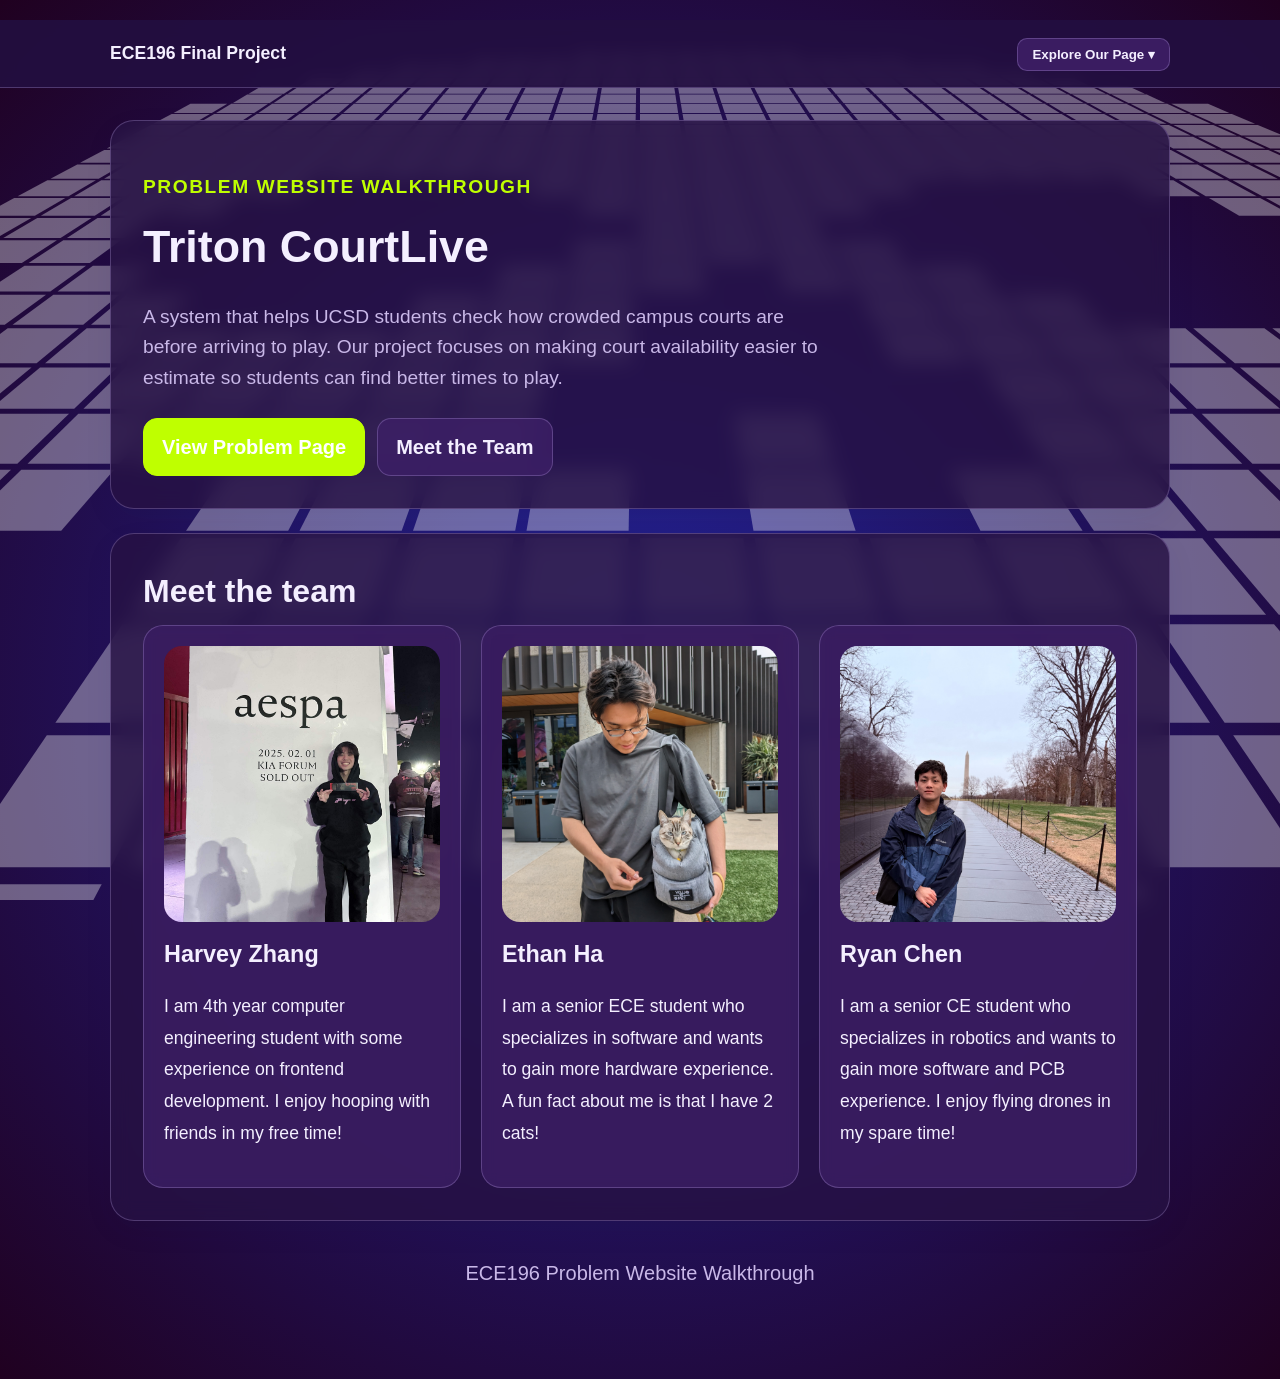
==== index.html @ 41314a78 "Replace poster link with local HTML file" ====
<!DOCTYPE html>
<html lang="en">

<head>
  <meta charset="UTF-8" />
  <meta name="viewport" content="width=device-width, initial-scale=1.0" />
  <title>ECE196 Problem Website Walkthrough</title>
  <link rel="stylesheet" href="styles.css" />

</head>

<body>
  <div id="d-background">
    <div id="d-wrapper">
      <div class="d-wrap" id="pixel-logo"></div>
    </div>
  </div>

 <script>
  document.addEventListener("DOMContentLoaded", function () {
    const pixelPositions = [
      [130,20], [140,20], [150,20], [160,20], [170,20], [180,20], [190,20],
      [100,30], [110,30], [120,30], [130,30], [140,30], [150,30], [160,30], [170,30], [180,30], [190,30], [200,30], [210,30], [220,30],
      [80,40], [90,40], [100,40], [110,40], [120,40], [130,40], [140,40], [150,40], [160,40], [170,40], [180,40], [190,40], [200,40], [210,40], [220,40], [230,40], [240,40],
      [70,50], [80,50], [90,50], [100,50], [110,50], [120,50], [130,50], [140,50], [150,50], [160,50], [170,50], [180,50], [190,50], [200,50], [210,50], [220,50], [230,50], [240,50], [250,50],
      [60,60], [70,60], [80,60], [90,60], [100,60], [110,60], [120,60], [130,60], [140,60], [150,60], [160,60], [170,60], [180,60], [190,60], [200,60], [210,60], [220,60], [230,60], [240,60], [250,60], [260,60],
      [50,70], [60,70], [70,70], [80,70], [90,70], [100,70], [110,70], [120,70], [130,70], [140,70], [150,70], [160,70], [170,70], [180,70], [190,70], [200,70], [210,70], [220,70], [230,70], [240,70], [250,70], [260,70], [270,70],
      [50,80], [60,80], [70,80], [80,80], [90,80], [100,80], [110,80], [120,80], [130,80], [140,80], [150,80], [160,80], [170,80], [180,80], [190,80], [200,80], [210,80], [220,80], [230,80], [240,80], [250,80], [260,80], [270,80],
      [40,90], [50,90], [60,90], [70,90], [80,90], [90,90], [100,90], [110,90], [120,90], [130,90], [140,90], [150,90], [160,90], [170,90], [180,90], [190,90], [200,90], [210,90], [220,90], [230,90], [240,90], [250,90], [260,90], [270,90], [280,90],
      [40,100], [50,100], [60,100], [70,100], [80,100], [90,100], [100,100], [110,100], [120,100], [130,100], [140,100], [150,100], [160,100], [170,100], [180,100], [190,100], [200,100], [210,100], [220,100], [230,100], [240,100], [250,100], [260,100], [270,100], [280,100],
      [40,110], [50,110], [60,110], [70,110], [80,110], [90,110], [100,110], [110,110], [120,110], [130,110], [140,110], [150,110], [160,110], [170,110], [180,110], [190,110], [200,110], [210,110], [220,110], [230,110], [240,110], [250,110], [260,110], [270,110], [280,110],
      [40,120], [50,120], [60,120], [70,120], [80,120], [90,120], [100,120], [110,120], [120,120], [130,120], [140,120], [150,120], [160,120], [170,120], [180,120], [190,120], [200,120], [210,120], [220,120], [230,120], [240,120], [250,120], [260,120], [270,120], [280,120],
      [40,130], [50,130], [60,130], [70,130], [80,130], [90,130], [100,130], [110,130], [120,130], [130,130], [140,130], [150,130], [160,130], [170,130], [180,130], [190,130], [200,130], [210,130], [220,130], [230,130], [240,130], [250,130], [260,130], [270,130], [280,130],
      [40,140], [50,140], [60,140], [70,140], [80,140], [90,140], [100,140], [110,140], [120,140], [130,140], [140,140], [150,140], [160,140], [170,140], [180,140], [190,140], [200,140], [210,140], [220,140], [230,140], [240,140], [250,140], [260,140], [270,140], [280,140],
      [40,150], [50,150], [60,150], [70,150], [80,150], [130,150], [140,150], [150,150], [160,150], [170,150], [180,150], [190,150], [240,150], [250,150], [260,150], [270,150], [280,150],
      [40,160], [50,160], [60,160], [70,160], [140,160], [150,160], [160,160], [170,160], [180,160], [250,160], [260,160], [270,160], [280,160],
      [40,170], [50,170], [60,170], [150,170], [160,170], [170,170], [260,170], [270,170], [280,170],
      [50,180], [60,180], [140,180], [150,180], [160,180], [170,180], [180,180], [260,180], [270,180],
      [60,190], [70,190], [130,190], [140,190], [150,190], [170,190], [180,190], [190,190], [250,190], [260,190],
      [50,200], [60,200], [70,200], [80,200], [120,200], [130,200], [140,200], [180,200], [190,200], [200,200], [240,200], [250,200], [260,200], [270,200],
      [50,210], [60,210], [70,210], [80,210], [90,210], [100,210], [110,210], [120,210], [130,210], [140,210], [180,210], [190,210], [200,210], [210,210], [220,210], [230,210], [240,210], [250,210], [260,210], [270,210],
      [50,220], [60,220], [70,220], [80,220], [90,220], [100,220], [110,220], [120,220], [130,220], [190,220], [200,220], [210,220], [220,220], [230,220], [240,220], [250,220], [260,220], [270,220],
      [60,230], [70,230], [80,230], [90,230], [100,230], [110,230], [120,230], [130,230], [160,230], [190,230], [200,230], [210,230], [220,230], [230,230], [240,230], [250,230], [260,230],
      [70,240], [80,240], [90,240], [110,240], [120,240], [130,240], [140,240], [160,240], [180,240], [190,240], [200,240], [210,240], [230,240], [240,240], [250,240],
      [110,250], [120,250], [130,250], [140,250], [150,250], [160,250], [170,250], [180,250], [190,250], [200,250], [210,250],
      [110,260], [120,260], [130,260], [140,260], [150,260], [160,260], [170,260], [180,260], [190,260], [200,260], [210,260],
      [110,270], [120,270], [130,270], [140,270], [150,270], [160,270], [170,270], [180,270], [190,270], [200,270], [210,270],
      [110,280], [130,280], [150,280], [170,280], [190,280], [210,280]
    ];

    const pixelLogoElement = document.getElementById("pixel-logo");

    if (!pixelLogoElement) {
      console.error("Missing element with id='pixel-logo'");
      return;
    }

    pixelPositions.forEach(function (position, index) {
      const pixel = document.createElement("div");
      pixel.className = "d";
      pixel.style.left = position[0] + "px";
      pixel.style.top = position[1] + "px";
      pixel.style.animationDelay = index * 0.004 + "s";
      pixelLogoElement.appendChild(pixel);
    });

    setTimeout(function () {
      const overlay = document.getElementById("d-overlay");
      if (overlay) {
        overlay.classList.add("hide-overlay");
      }
    }, 2500);
  });
</script>
  <nav class="navbar">
    <div class="nav-inner">
      <div class="brand">ECE196 Final Project</div>
      <div class="nav-links">
        <div class="dropdown">
          <button class="dropdown-toggle">Explore Our Page ▾</button>
          <div class="dropdown-menu">
            <a href="index.html">Home</a>
            <a href="solutions.html">Solutions</a>
            <a href="milestones.html">Milestones</a>
            <a href="pcb.html">PCB Design</a>
            <a href="software.html">Software Architecture</a>
            <a href="https://docs.google.com/document/d/1ArvjWSqZyWCstmWgup7Y_7moODSPmMnTNo6WvHs_hKg/edit?tab=t.0">Video</a>
            <a href="poster.html">Poster</a>
          </div>
        </div>
      </div>
    </div>
  </nav>

  <main class="container">
    <section class="hero" id="home">
      <p
        style="font-weight: 700; color: var(--accent); letter-spacing: 0.08em; text-transform: uppercase; margin-bottom: 8px;">
        Problem Website Walkthrough</p>
      <h1>Triton CourtLive</h1>
      <p>
        A system that helps UCSD students check how crowded campus courts are before arriving to play.
        Our project focuses on making court availability easier to estimate so students can find better times to play.
      </p>
      <div class="button-row">
        <a class="btn btn-primary" href="problem.html">View Problem Page</a>
        <a class="btn btn-secondary" href="index.html#team">Meet the Team</a>
      </div>
    </section>

    <section class="section" id="team">
      <h2 class="section-title">Meet the team</h2>
      <div class="team-grid">
        <div class="card">
          <img src="images/ece196Me.jpg" alt="Harvey Zhang" class="photo">
          <h3>Harvey Zhang</h3>
          <p class="bio">
            I am 4th year computer engineering student with some experience on frontend development.
            I enjoy hooping with friends in my free time!
          </p>
        </div>
        <div class="card">
          <img src="images/ethanUpdatedPic.jpg" alt="Ethan Ha" class="photo">
          <h3>Ethan Ha</h3>
          <p class="bio">
            I am a senior ECE student who specializes in software and wants to gain more hardware experience.
            A fun fact about me is that I have 2 cats!
          </p>
        </div>
        <div class="card">
          <img src="images/RCpic.jpeg" alt="RyanC" class="photo">
          <h3>Ryan Chen</h3>
          <p class="bio">
            I am a senior CE student who specializes in robotics and wants to gain more software and PCB experience.
            I enjoy flying drones in my spare time!
          </p>
        </div>
      </div>
    </section>

    <!-- <section class="section" id="problem">
      <h2 class="section-title">Problem</h2>

      <div class="info-grid">
        <div class="card">
          <h3>Problem Definition</h3>
          <p>UCSD students who use campus courts such as basketball and badminton do not have a reliable way to
            know how crowded the courts are before arriving. This can lead to wasted time walking to the courts
            only to find that there is no space to play, or missing chances to play when the courts are actually open.
          </p>
        </div>

        <div class="card">
          <h3>Problem Motivation</h3>
          <p>Our team chose this problem because students often have to gamble whether the courts will be open or
            crowded.
            Right now, many students rely on fixed schedules, but those do not provide reliable real time information.
            We wanted to focus on a common campus problem that affects recreation and convenience.</p>
        </div>
      </div>
    </section>

    <section class="section" id="current-solutions">
      <h2 class="section-title">Current Existing Solutions</h2>
      <div class="solutions-grid">
        <div class="card">
          <img src="images/ucsdBooking.jpg" alt="UCSD bookings" class="photo">
          <h4>Booking a Court</h4>
          <p><strong>What works:</strong></p>
          <ul>
            <li>Guarantees a court if planned ahead of time.</li>
          </ul>
          <p><strong>What is missing:</strong></p>
          <ul>
            <li>Doesn't provide the ability to check live occupancy.</li>
            <li>Doesn't cover basketball courts.</li>
          </ul>
        </div>
        <div class="card">
          <img src="images/openRec.jpg" alt="Open Rec hours" class="photo">
          <h4>Checking General Open Recreation Hours</h4>
          <p><strong>What works:</strong> </p>
          <ul>
            <li>Gives a general idea of when the courts are available.</li>
          </ul>
          <p><strong>What is missing:</strong> </p>
          <ul>
            <li>Doesn't provide the ability to check live occupancy. </li>
          </ul>
        </div>
    </section>

    <section class="section" id="proposed-solution">
      <h2 class="section-title">Proposed Solution</h2>

      <ul>
        <li>
          <h> Motion sensors located on each court scan for activity</h>
        </li>
        <li>
          <h> When a person walks near the sensor while using the court, the sensor sends a detection signal to the
            processor</h>
        </li>
        <li>
          <h> The processor records a timestamp of when the signal was received, and accumulates the detections over a
            period of time to determine general activity of each court</h>
        </li>
        <li>
          <h> The id and number of courts being used is sent to a live website, where is it displayed for students to
            check</h>
        </li>
      </ul>

      <br> </br>

      <div class="Proposed-grid">

        <div class="card">
          <img src="images/Courtlive3DmodelV1.png" alt="Cameralive3D" class="photo" width="75%" height="75%">

        </div>
        <div>
          <img src="images/courtSketch.jpg" alt="4Court" class="photo" width="100%" height="100%">

        </div>

        <div>
          <img src="images/PCBSchematicV6pic.png" alt="Schematic" class="photo" width="60%" height="60%">

        </div>
        <div>
          <img src="images/PCBBoardV6pic.png" alt="PCB" class="photo" width="100%" height="100%">
        </div>
      </div>
    
      <section class="section" id="block-diagram">
        <h2 class="section-title">Block Diagram</h2>

        <img src="images/CourtTrackerBlock.jpg" alt="CourtBlock" class="photo" width="670" height="670">
      </section>
    </section> -->

    <!-- <div class="container" id="milestones">
      <div class="row">
        <div class="col-md-12">
          <div class="card">
            <div class="card-body">
              <h6 class="card-title">Timeline</h6>
              <div id="content">
                <ul class="timeline">
                  <li class="event" data-date="(4/24) - (4/28)">
                    <h3>Milestone 1: Friday of Week 4 - Tuesday of Week 5</h3>
                    <p>Have parts approved, ordered, and delivered by the end of Week 5 so that we can begin assembly.
                      The goal is to finish the hardware ASAP to allocate more time to backend.</p>
                  </li>
                  <li class="event" data-date="(4/26) - (4/30)">
                    <h3>Milestone 2: Thursday of Week 5</h3>
                    <p>Continue testing throughout Week 5 and finish PCB schematic and ready for final submission on
                      4/30. Weekly website update.</p>
                  </li>
                  <li class="event" data-date="(5/8) - (5/10)">
                    <h3>Milestone 3: End of Week 6 - Start of Week 7</h3>
                    <p>Test in live environment and finalize how and where we will gather, store, and display data.
                      Weekly website update.</p>
                  </li>
                  <li class="event" data-date="(5/15)">
                    <h3>Milestone 4: End of Week 7</h3>
                    <p>Design mountable enclosure and design user interface for data display. Weekly website update.</p>
                  </li>
                  <li class="event" data-date="(5/15)">
                    <h3>Milestone 5: End of Week 8</h3>
                    <p>Print out mountable enclosure, start testing and gathering data in live environment. Weekly
                      website update + work on poster + record demo video.</p>
                  </li>
                  <li class="event" data-date="(5/22)">
                    <h3>Milestone 6: End of Week 9</h3>
                    <p>Edit demo video, finalize poster, and finalize website for presentation.</p>
                  </li>
                </ul>
              </div>
            </div>
          </div>
        </div>
      </div>
    </div> -->

    <footer>
      ECE196 Problem Website Walkthrough
    </footer>

    <script>
      const toggle = document.querySelector('.dropdown-toggle');
      const menu = document.querySelector('.dropdown-menu');

      toggle.addEventListener('click', () => {
        menu.classList.toggle('open');
      });

      // Close menu when a link is clicked
      menu.querySelectorAll('a').forEach(link => {
        link.addEventListener('click', () => menu.classList.remove('open'));
      });

      // Close menu when clicking outside
      document.addEventListener('click', (e) => {
        if (!e.target.closest('.dropdown')) menu.classList.remove('open');
      });
    </script>
</body>

</html>
---- styles.css ----
:root {
      --bg:  #13051f;
      --card: rgba(38, 18, 68, 0.82);
      --text: #f4efff;
      --muted: #c9b8e8;
      --accent: #bfff00;
      --border: rgba(210, 185, 255, 0.25);
    }

    * {
      box-sizing: border-box;
    }

    html {
      scroll-behavior: smooth;
    }

    body {
      margin: 0;
      font-family: Arial, Helvetica, sans-serif;
      background: var(--bg);
      color: var(--text);
      line-height: 1.6;
    }

    .navbar {
      position: sticky;
      top: 0;
      z-index: 9999;
      background:  rgba(35, 15, 65, 0.9);
      border-bottom: 1px solid var(--border);
      backdrop-filter: blur(8px);
    }

    .nav-inner {
      max-width: 1100px;
      margin: 0 auto;
      padding: 16px 20px;
      display: flex;
      justify-content: space-between;
      align-items: center;
      gap: 16px;
    }

    .brand {
      font-weight: 700;
      font-size: 1.1rem;
    }

    .nav-links a {
      text-decoration: none;
      color: var(--text);
      margin-left: 18px;
      font-weight: 600;
    }

    .nav-links a:hover {
      color: var(--accent);
    }

    .container {
      max-width: 1100px;
      margin: 0 auto;
      padding: 32px 20px 60px;
    }

    .hero,
    .section {
      background:  rgba(38, 18, 68, 0.82);
      backdrop-filter: blur(10px);
      border: 1px solid var(--border);
      border-radius: 24px;
      padding: 32px;
      margin-bottom: 24px;
      box-shadow: 0 10px 30px rgba(20, 33, 61, 0.06);
    }

    .hero h1 {
      font-size: 2.8rem;
      margin: 0 0 12px;
    }

    .hero p {
      max-width: 700px;
      color: var(--muted);
      font-size: 1.08rem;
    }

    .button-row {
      margin-top: 24px;
      display: flex;
      flex-wrap: wrap;
      gap: 12px;
    }

    .btn {
      display: inline-block;
      padding: 12px 18px;
      border-radius: 14px;
      text-decoration: none;
      font-weight: 700;
      border: 1px solid var(--border);
    }

    .btn-primary {
      background: var(--accent);
      color: white;
      border-color: var(--accent);
    }

    .btn-secondary {
      background: rgba(61, 31, 102, 0.85);
      color: var(--text);
    }

    .section-title {
      font-size: 2rem;
      margin: 0 0 8px;
    }

    .section-subtitle {
      margin: 0 0 24px;
      color: var(--muted);
    }

    .team-grid,
    .solutions-grid,
    .info-grid {
      display: grid;
      gap: 20px;
    }

    .team-grid {
      grid-template-columns: repeat(auto-fit, minmax(220px, 1fr));
    }

    .info-grid {
      grid-template-columns: repeat(auto-fit, minmax(260px, 1fr));
    }

    .solutions-grid {
      grid-template-columns: repeat(2, minmax(280px, 1fr));
      gap: 20px;
      max-width: 800px;
      margin: 0 auto;
    }

    .Proposed-grid {
      display: grid;
      grid-template-columns: repeat(2, 1fr);
      /* 2 images per row */
      gap: 16px;
      /* space between images */
    }


 .Proposed-grid2 {
      display: grid;
      grid-template-columns: repeat(1, 1fr);
      /* 1 images per row */
      gap: 16px;
      /* space between images */
    }
    .card {
      background: rgba(61, 31, 102, 0.78);
      backdrop-filter: blur(8px);
      border: 1px solid var(--border);
      border-radius: 20px;
      padding: 20px;
      color: var(--text);
    }

    .photo {
      width: 100%;
      aspect-ratio: 1 / 1;
      border-radius: 18px;
      object-fit: cover;
      background: #e9eef8;
      display: block;
      margin-bottom: 14px;
    }

    .placeholder {
      display: flex;
      align-items: center;
      justify-content: center;
      color: var(--muted);
      font-weight: 600;
      text-align: center;
      padding: 20px;
    }

    .card h3,
    .card h4 {
      margin-top: 0;
      margin-bottom: 10px;
    }

    .muted {
      color: var(--muted);
    }

    ul {
      padding-left: 20px;
      margin: 12px 0 0;
    }

    footer {
      text-align: center;
      color: var(--muted);
      padding: 12px 0 30px;
    }


    @media (max-width: 700px) {
      .hero h1 {
        font-size: 2.1rem;
      }

      .nav-inner {
        flex-direction: column;
        align-items: flex-start;
      }

      .nav-links a {
        margin-left: 0;
        margin-right: 14px;
      }

      .solutions-grid {
        grid-template-columns: 1fr;
      }
    }

    body {
      margin-top: 20px;
    }

    .timeline {
      border-left: 3px solid #727cf5;
      border-bottom-right-radius: 4px;
      border-top-right-radius: 4px;
      background: rgba(114, 124, 245, 0.09);
      margin: 0 auto;
      letter-spacing: 0.2px;
      position: relative;
      line-height: 1.4em;
      font-size: 1.03em;
      padding: 50px;
      list-style: none;
      text-align: left;
      max-width: 40%;
    }

    @media (max-width: 767px) {
      .timeline {
        max-width: 98%;
        padding: 25px;
      }
    }

    .timeline h1 {
      font-weight: 300;
      font-size: 1.4em;
    }

    .timeline h2,
    .timeline h3 {
      font-weight: 600;
      font-size: 1rem;
      margin-bottom: 10px;
    }

    .timeline .event {
      border-bottom: 1px dashed #e8ebf1;
      padding-bottom: 25px;
      margin-bottom: 25px;
      position: relative;
    }

    @media (max-width: 767px) {
      .timeline .event {
        padding-top: 30px;
      }
    }

    .timeline .event:last-of-type {
      padding-bottom: 0;
      margin-bottom: 0;
      border: none;
    }

    .timeline .event:before,
    .timeline .event:after {
      position: absolute;
      display: block;
      top: 0;
    }

    .timeline .event:before {
      left: -207px;
      content: attr(data-date);
      text-align: right;
      font-weight: 100;
      font-size: 0.9em;
      min-width: 120px;
    }

    @media (max-width: 767px) {
      .timeline .event:before {
        left: 0px;
        text-align: left;
      }
    }

    .timeline .event:after {
      -webkit-box-shadow: 0 0 0 3px #727cf5;
      box-shadow: 0 0 0 3px #727cf5;
      left: -55.8px;
      background: #fff;
      border-radius: 50%;
      height: 9px;
      width: 9px;
      content: "";
      top: 5px;
    }

    @media (max-width: 767px) {
      .timeline .event:after {
        left: -31.8px;
      }
    }

    .rtl .timeline {
      border-left: 0;
      text-align: right;
      border-bottom-right-radius: 0;
      border-top-right-radius: 0;
      border-bottom-left-radius: 4px;
      border-top-left-radius: 4px;
      border-right: 3px solid #727cf5;
    }

    .rtl .timeline .event::before {
      left: 0;
      right: -170px;
    }

    .rtl .timeline .event::after {
      left: 0;
      right: -55.8px;
    }

    .dropdown {
  position: relative;
}

.dropdown-toggle {
  background: rgba(61, 31, 102, 0.9);
  border: 1px solid var(--border);
  border-radius: 10px;
  padding: 8px 14px;
  font-weight: 700;
  cursor: pointer;
  color: var(--text);
}

.dropdown-menu {
  display: none;
  position: absolute;
  right: 0;
  top: calc(100% + 8px);
  background: rgba(35, 15, 65, 0.95);;
  border: 1px solid var(--border);
  border-radius: 14px;
  padding: 8px;
  min-width: 200px;
  box-shadow: 0 10px 30px rgba(0, 0, 0, 0.35);
  z-index: 10000;
  backdrop-filter: blur(12px);
}

.dropdown-menu a {
  display: block;
  padding: 8px 12px;
  border-radius: 8px;
  text-decoration: none;
  color: var(--text);
  font-weight: 600;
}

.dropdown-menu a:hover {
  background: rgba(191, 255, 0, 0.14);
  color:  #bfff00;
}

.dropdown-menu.open {
  display: block;
}

.pcb-grid {
  display: grid;
  grid-template-columns: 1fr;
  gap: 24px;
}

.pcb-grid .card {
  padding: 20px;
}

.pcb-image {
    display: block;
    width: 100%;
    max-width: 100%;
    height: auto;
    object-fit: contain;
    border-radius: 12px;
}


.diagram-image {
    display: block;
    width: 100%;
    max-width: 100%;
    height: auto;
    object-fit: contain;
    border-radius: 12px;
}

.event.done h3::before {
  content: "✓ ";
  color: green;
}

.event.done h3 {
  text-decoration: line-through;
  color: var(--muted);
}

.event.done p {
  color: var(--muted);
  text-decoration: line-through;
}

body {
  background: radial-gradient(circle, #24249b, #200120);
}

html {
  min-height: 100%;
  background: radial-gradient(circle, #24249b, #200120);
}

body {
  position: relative;
  z-index: 0;
  min-height: 100vh;
  background: transparent;
}

#d-background {
  position: fixed;
  inset: 0;
  z-index: -1;
  pointer-events: none;
  overflow: hidden;
}

#d-wrapper {
  width: 300px;
  position: absolute;
  margin-left: -150px;
  left: 50%;
  top: 40px;
  transform-origin: middle right;
  transform: perspective(1000px) rotateX(80deg) scale(3);
}

.d-wrap {
  position: relative;
  left: 0;
  top: 0;
}

.d-wrap .d {
  position: absolute;
  width: 9px;
  height: 9px;
  background: rgba(255, 255, 255, 0.35);
  opacity: 1;
  transform: translate3d(0, 0, 0) scale(1);
  backface-visibility: hidden;
  animation: blink 0.4s infinite alternate;
}

@keyframes blink {
  70% {
    opacity: 0.55;
  }
}

.navbar {
  position: sticky;
  top: 0;
  z-index: 9999;
}

.dropdown-menu {
  z-index: 10000;
}

#proposed-solution {
  font-size: 1.25rem;
}

#proposed-solution .section-title {
  font-size: 2.5rem;
}

#proposed-solution li {
  font-size: 1.25rem;
  line-height: 1.8;
  margin-bottom: 8px;
}

.court-image-box {
  text-align: center;
  margin-top: 30px;
}

.court-image-box img {
  display: block;
  width: 100%;
  max-width: 700px;
  height: auto;
  margin: 0 auto;
  border-radius: 18px;
  border: 1px solid var(--border);
}

.court-image-box p {
  margin-top: 10px;
  color: var(--muted);
  font-size: 1.1rem;
  font-weight: 600;
}

body {
  font-size: 20px;
}

.hero p {
  font-size: 1.2rem;
}

.card p,
.card li {
  font-size: 1.1rem;
  line-height: 1.8;
}

.timeline {
  font-size: 1.15em;
}

.timeline h2,
.timeline h3 {
  font-size: 1.15rem;
}

.muted {
  font-size: 1.1rem;
}

.info-grid .card h3 {
  font-size: 1.5rem;
}

.info-grid .card p {
  font-size: 1.25rem;
  line-height: 1.9;
}
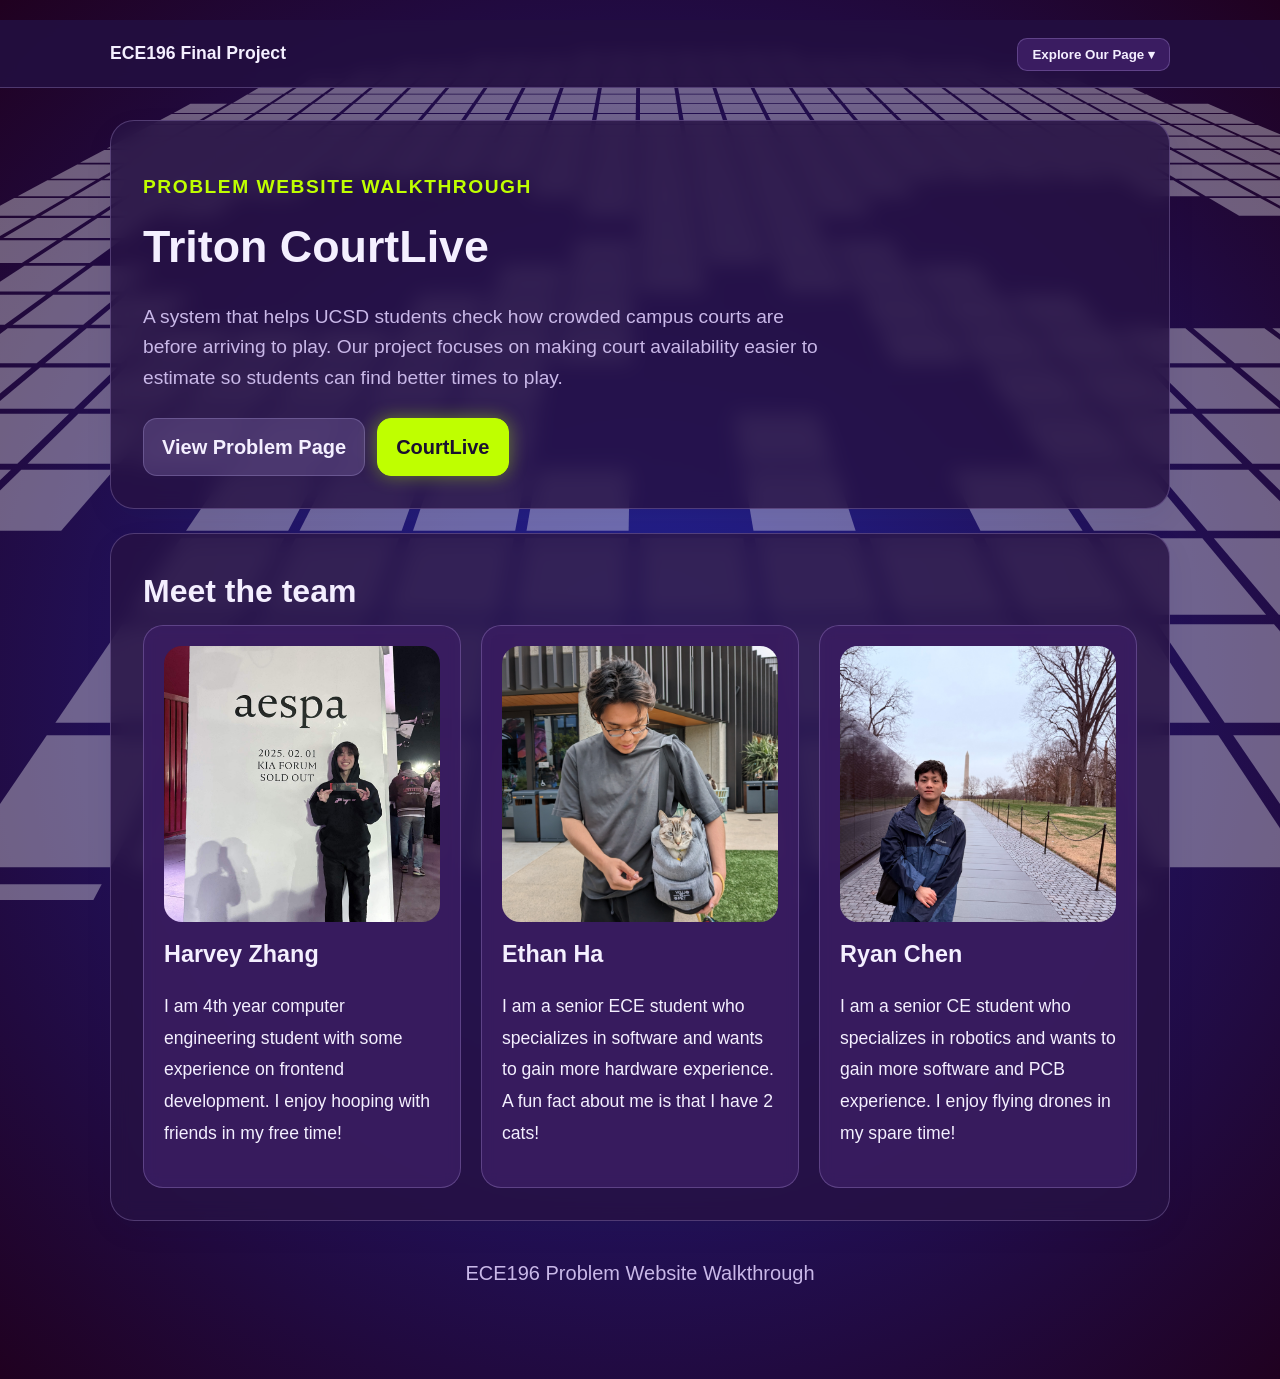
==== commit b2987c5f: "Milestone revamp, software arch, and homepage touchup" ====
--- a/index.html
+++ b/index.html
@@ -103,8 +103,9 @@
         Our project focuses on making court availability easier to estimate so students can find better times to play.
       </p>
       <div class="button-row">
-        <a class="btn btn-primary" href="problem.html">View Problem Page</a>
-        <a class="btn btn-secondary" href="index.html#team">Meet the Team</a>
+        <a class="btn btn-soft" href="problem.html">View Problem Page</a>
+        <!-- <a class="btn btn-secondary" href="index.html#team">Meet the Team</a> -->
+        <a class="btn btn-cta" href="https://frontend-sepia-seven-24.vercel.app/" target="_blank" rel="noopener noreferrer">CourtLive</a>
       </div>
     </section>
 
--- a/styles.css
+++ b/styles.css
@@ -111,6 +111,23 @@
     .btn-secondary {
       background: rgba(61, 31, 102, 0.85);
       color: var(--text);
+    }
+
+    .btn-soft {
+      background: rgba(110, 90, 150, 0.45);
+      color: var(--text);
+      border-color: rgba(180, 160, 220, 0.3);
+    }
+
+    .btn-cta {
+      background: var(--accent);
+      color: #1a1030;
+      border-color: var(--accent);
+      box-shadow: 0 0 18px rgba(191, 255, 0, 0.4);
+    }
+
+    .btn-cta:hover {
+      box-shadow: 0 0 26px rgba(191, 255, 0, 0.55);
     }
 
     .section-title {
@@ -427,6 +444,14 @@
     border-radius: 12px;
 }
 
+.architecture-diagram {
+    margin-top: 20px;
+    border: 1px solid var(--border);
+    border-radius: 16px;
+    overflow: hidden;
+    background: #0a0a0a;
+}
+
 .event.done h3::before {
   content: "✓ ";
   color: green;
@@ -579,4 +604,126 @@
 .info-grid .card p {
   font-size: 1.25rem;
   line-height: 1.9;
+}
+
+/* Larger text for Problem page */
+#problem .section-title {
+  font-size: 2.8rem;
+}
+
+#problem .card h3 {
+  font-size: 1.8rem;
+}
+
+#problem .card p {
+  font-size: 1.35rem;
+  line-height: 2;
+}
+
+#problem .court-image-box p {
+  font-size: 1.25rem;
+}
+
+/* Tutorial placeholder styling */
+#tutorial-pitch .placeholder {
+  align-items: flex-start;
+  justify-content: flex-start;
+  text-align: left;
+  color: var(--text);
+}
+
+/* Milestones page: dual timeline layout */
+.timeline-dual {
+  display: grid;
+  grid-template-columns: 1fr 1fr;
+  gap: 28px;
+  margin-top: 24px;
+  align-items: start;
+}
+
+.timeline-column {
+  min-width: 0;
+}
+
+.timeline-heading {
+  margin: 0 0 16px;
+  font-size: 1.35rem;
+  font-weight: 700;
+}
+
+.timeline-dual .timeline {
+  max-width: 100%;
+  margin: 0;
+  padding: 32px 28px 32px 36px;
+}
+
+.timeline-dual .timeline .event:before {
+  position: static;
+  display: block;
+  text-align: left;
+  margin-bottom: 8px;
+  color: var(--accent);
+  font-weight: 600;
+  min-width: unset;
+}
+
+.timeline-dual .timeline .event:after {
+  left: -43.8px;
+}
+
+.timeline-milestones {
+  border-left-color: #727cf5;
+  background: rgba(114, 124, 245, 0.09);
+}
+
+.timeline-milestones .event:after {
+  box-shadow: 0 0 0 3px #727cf5;
+}
+
+.timeline-challenges {
+  border-left-color: #f59e0b;
+  background: rgba(245, 158, 11, 0.09);
+}
+
+.timeline-challenges .event:after {
+  box-shadow: 0 0 0 3px #f59e0b;
+}
+
+.timeline-challenges h3 {
+  color: #fcd34d;
+}
+
+.milestone-image {
+  margin-top: 16px;
+  margin-bottom: 0;
+  max-width: 220px;
+  min-height: 140px;
+  aspect-ratio: 4 / 3;
+  background: rgba(20, 10, 35, 0.6);
+  border: 2px dashed var(--border);
+}
+
+.milestone-image span {
+  font-size: 0.9rem;
+}
+
+#milestones .timeline .event p {
+  margin: 0;
+  color: var(--muted);
+  line-height: 1.7;
+}
+
+@media (max-width: 900px) {
+  .timeline-dual {
+    grid-template-columns: 1fr;
+    gap: 36px;
+  }
+
+  .milestone-image {
+    max-width: 100%;
+  }
+}
+
+#tutorial-pitch .placeholder p {
+  color: var(--muted);
 }
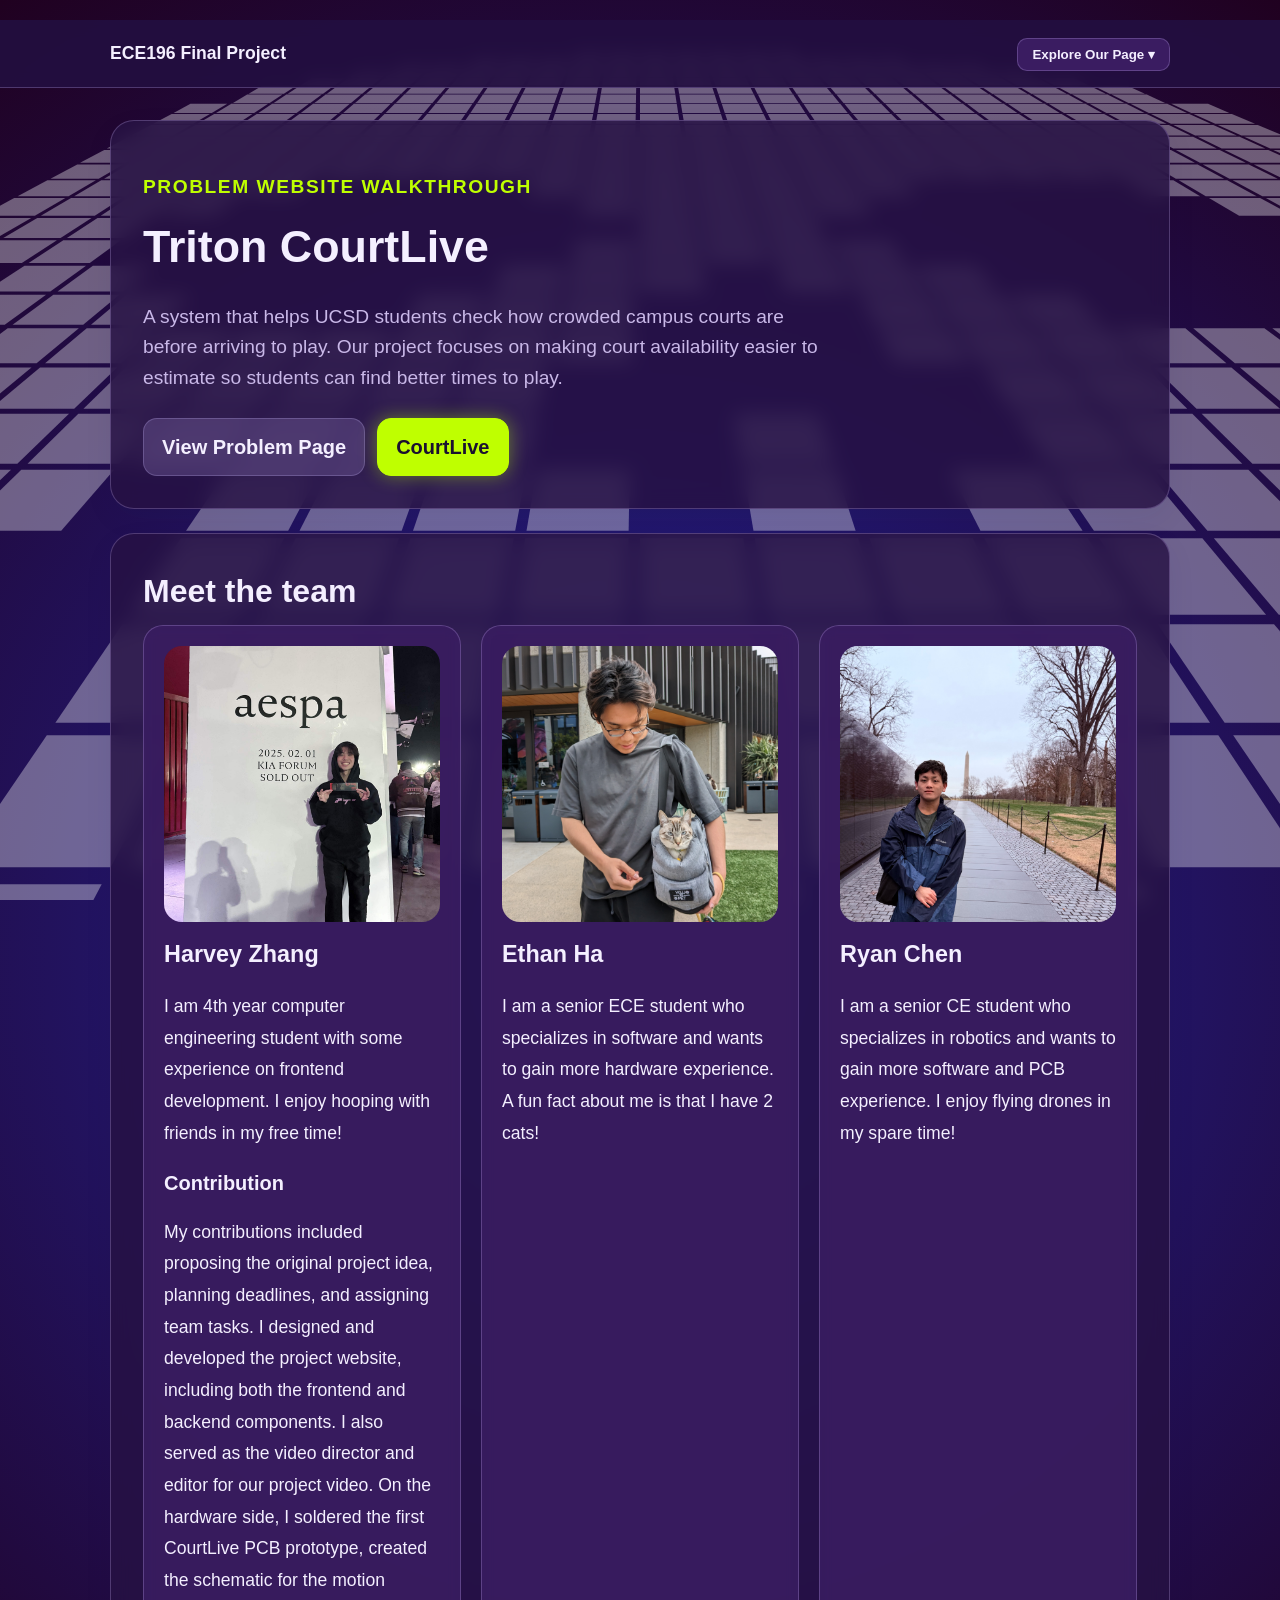
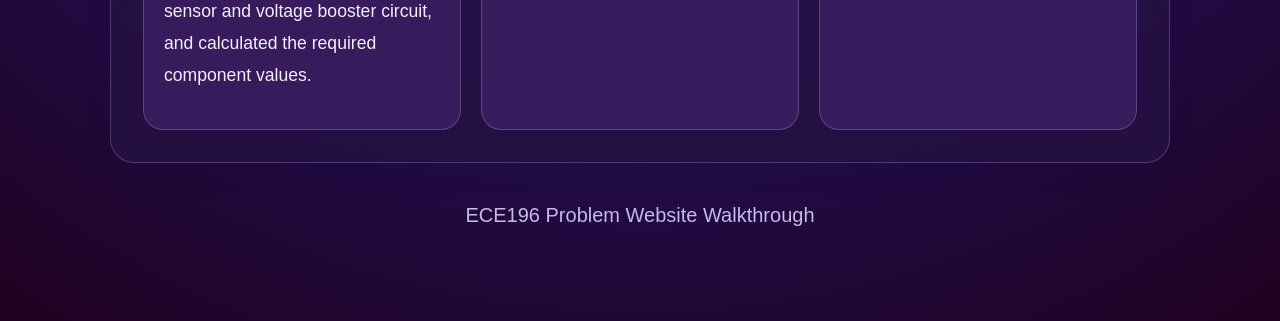
==== commit ae90949b: "updated my part" ====
--- a/index.html
+++ b/index.html
@@ -84,7 +84,7 @@
             <a href="milestones.html">Milestones</a>
             <a href="pcb.html">PCB Design</a>
             <a href="software.html">Software Architecture</a>
-            <a href="https://docs.google.com/document/d/1ArvjWSqZyWCstmWgup7Y_7moODSPmMnTNo6WvHs_hKg/edit?tab=t.0">Video</a>
+            <a href="video.html">Video</a>
             <a href="poster.html">Poster</a>
           </div>
         </div>
@@ -118,6 +118,14 @@
           <p class="bio">
             I am 4th year computer engineering student with some experience on frontend development.
             I enjoy hooping with friends in my free time!
+          </p>
+          <h4>Contribution</h4>
+          <p class="bio">
+            My contributions included proposing the original project idea, planning deadlines, and assigning team tasks.
+            I designed and developed the project website, including both the frontend and backend components.
+            I also served as the video director and editor for our project video.
+            On the hardware side, I soldered the first CourtLive PCB prototype, created the schematic for the motion sensor
+            and voltage booster circuit, and calculated the required component values.
           </p>
         </div>
         <div class="card">
--- a/styles.css
+++ b/styles.css
@@ -726,4 +726,12 @@
 
 #tutorial-pitch .placeholder p {
   color: var(--muted);
+}
+
+.image-credit {
+  margin-top: -6px;
+  margin-bottom: 0;
+  color: var(--muted);
+  font-size: 0.85rem;
+  text-align: center;
 }
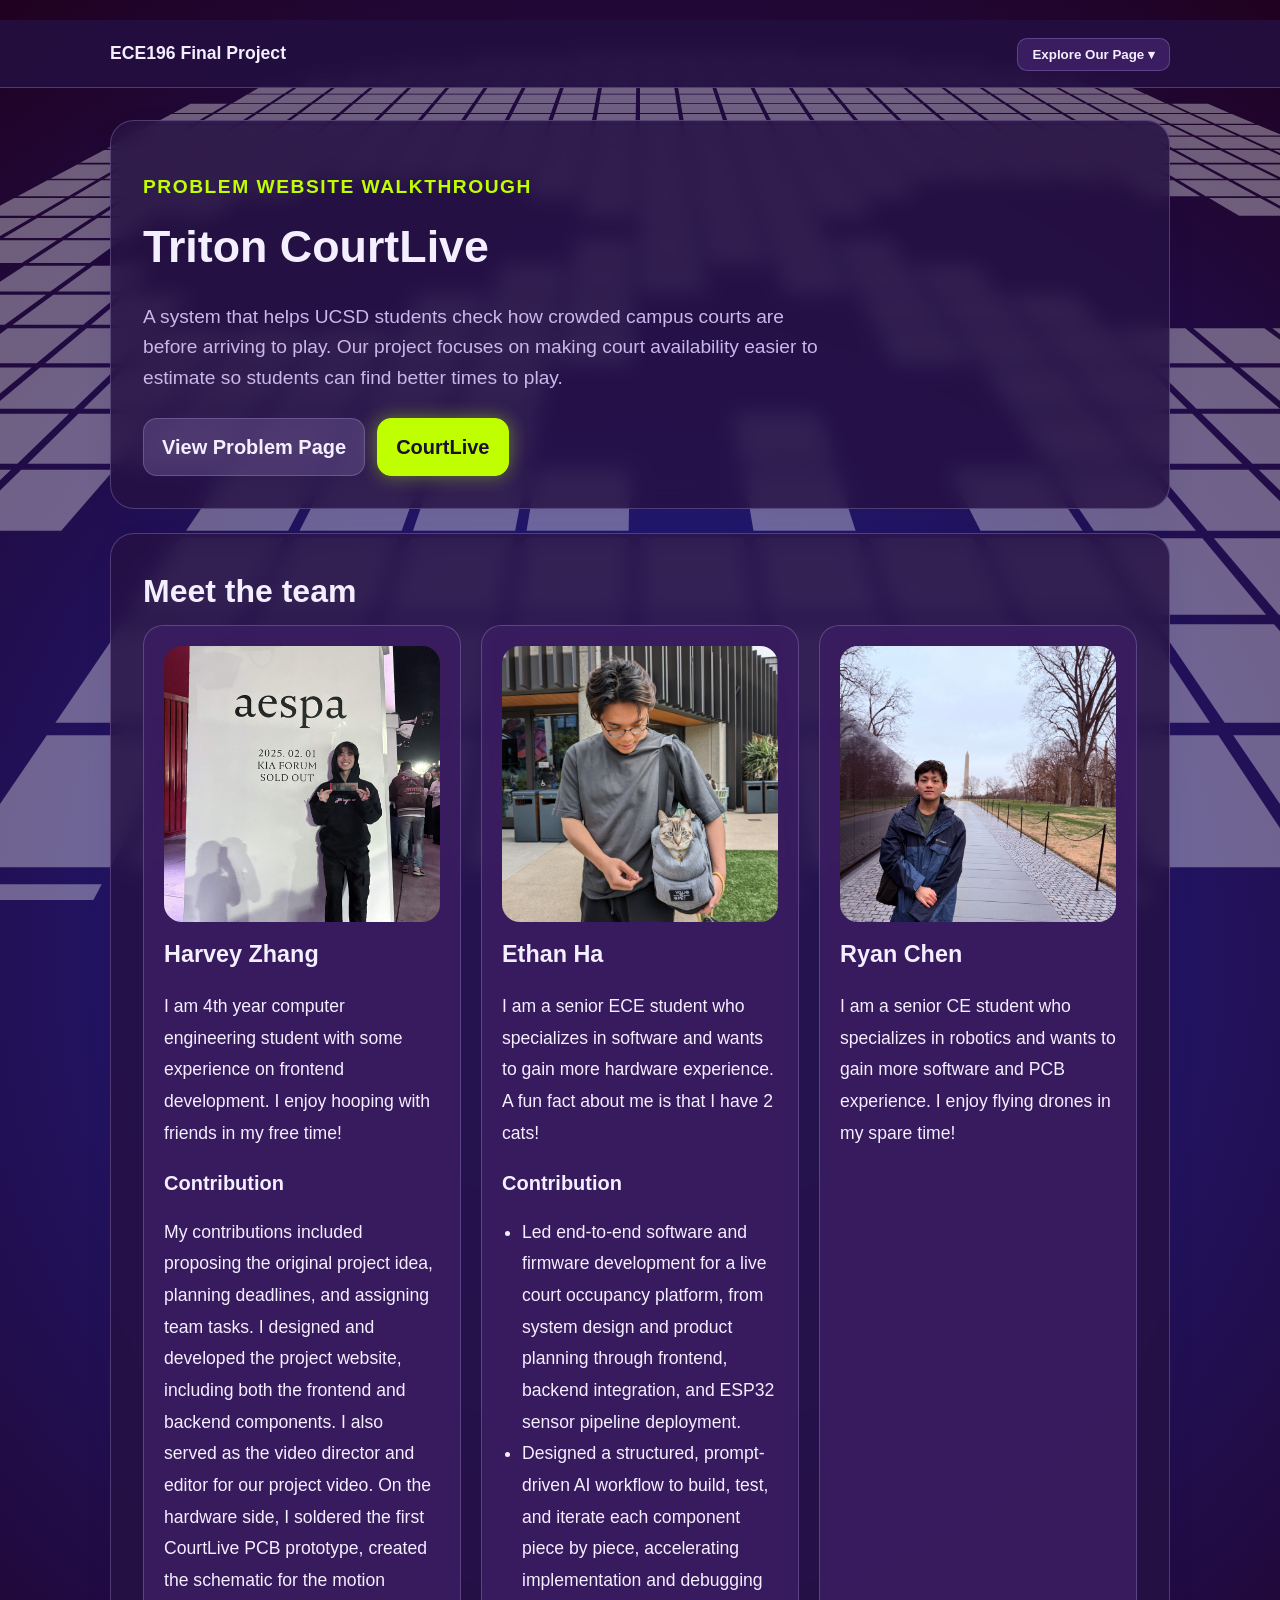
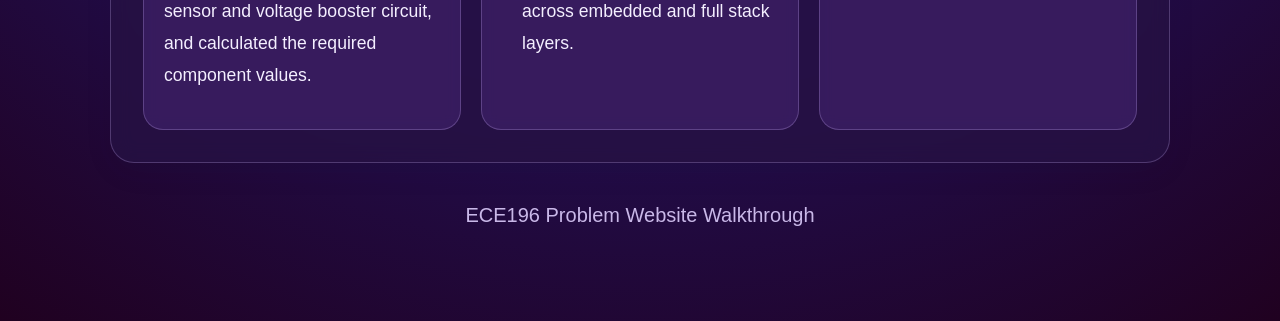
==== commit 776f3569: "Added personal contributions" ====
--- a/index.html
+++ b/index.html
@@ -16,62 +16,62 @@
     </div>
   </div>
 
- <script>
-  document.addEventListener("DOMContentLoaded", function () {
-    const pixelPositions = [
-      [130,20], [140,20], [150,20], [160,20], [170,20], [180,20], [190,20],
-      [100,30], [110,30], [120,30], [130,30], [140,30], [150,30], [160,30], [170,30], [180,30], [190,30], [200,30], [210,30], [220,30],
-      [80,40], [90,40], [100,40], [110,40], [120,40], [130,40], [140,40], [150,40], [160,40], [170,40], [180,40], [190,40], [200,40], [210,40], [220,40], [230,40], [240,40],
-      [70,50], [80,50], [90,50], [100,50], [110,50], [120,50], [130,50], [140,50], [150,50], [160,50], [170,50], [180,50], [190,50], [200,50], [210,50], [220,50], [230,50], [240,50], [250,50],
-      [60,60], [70,60], [80,60], [90,60], [100,60], [110,60], [120,60], [130,60], [140,60], [150,60], [160,60], [170,60], [180,60], [190,60], [200,60], [210,60], [220,60], [230,60], [240,60], [250,60], [260,60],
-      [50,70], [60,70], [70,70], [80,70], [90,70], [100,70], [110,70], [120,70], [130,70], [140,70], [150,70], [160,70], [170,70], [180,70], [190,70], [200,70], [210,70], [220,70], [230,70], [240,70], [250,70], [260,70], [270,70],
-      [50,80], [60,80], [70,80], [80,80], [90,80], [100,80], [110,80], [120,80], [130,80], [140,80], [150,80], [160,80], [170,80], [180,80], [190,80], [200,80], [210,80], [220,80], [230,80], [240,80], [250,80], [260,80], [270,80],
-      [40,90], [50,90], [60,90], [70,90], [80,90], [90,90], [100,90], [110,90], [120,90], [130,90], [140,90], [150,90], [160,90], [170,90], [180,90], [190,90], [200,90], [210,90], [220,90], [230,90], [240,90], [250,90], [260,90], [270,90], [280,90],
-      [40,100], [50,100], [60,100], [70,100], [80,100], [90,100], [100,100], [110,100], [120,100], [130,100], [140,100], [150,100], [160,100], [170,100], [180,100], [190,100], [200,100], [210,100], [220,100], [230,100], [240,100], [250,100], [260,100], [270,100], [280,100],
-      [40,110], [50,110], [60,110], [70,110], [80,110], [90,110], [100,110], [110,110], [120,110], [130,110], [140,110], [150,110], [160,110], [170,110], [180,110], [190,110], [200,110], [210,110], [220,110], [230,110], [240,110], [250,110], [260,110], [270,110], [280,110],
-      [40,120], [50,120], [60,120], [70,120], [80,120], [90,120], [100,120], [110,120], [120,120], [130,120], [140,120], [150,120], [160,120], [170,120], [180,120], [190,120], [200,120], [210,120], [220,120], [230,120], [240,120], [250,120], [260,120], [270,120], [280,120],
-      [40,130], [50,130], [60,130], [70,130], [80,130], [90,130], [100,130], [110,130], [120,130], [130,130], [140,130], [150,130], [160,130], [170,130], [180,130], [190,130], [200,130], [210,130], [220,130], [230,130], [240,130], [250,130], [260,130], [270,130], [280,130],
-      [40,140], [50,140], [60,140], [70,140], [80,140], [90,140], [100,140], [110,140], [120,140], [130,140], [140,140], [150,140], [160,140], [170,140], [180,140], [190,140], [200,140], [210,140], [220,140], [230,140], [240,140], [250,140], [260,140], [270,140], [280,140],
-      [40,150], [50,150], [60,150], [70,150], [80,150], [130,150], [140,150], [150,150], [160,150], [170,150], [180,150], [190,150], [240,150], [250,150], [260,150], [270,150], [280,150],
-      [40,160], [50,160], [60,160], [70,160], [140,160], [150,160], [160,160], [170,160], [180,160], [250,160], [260,160], [270,160], [280,160],
-      [40,170], [50,170], [60,170], [150,170], [160,170], [170,170], [260,170], [270,170], [280,170],
-      [50,180], [60,180], [140,180], [150,180], [160,180], [170,180], [180,180], [260,180], [270,180],
-      [60,190], [70,190], [130,190], [140,190], [150,190], [170,190], [180,190], [190,190], [250,190], [260,190],
-      [50,200], [60,200], [70,200], [80,200], [120,200], [130,200], [140,200], [180,200], [190,200], [200,200], [240,200], [250,200], [260,200], [270,200],
-      [50,210], [60,210], [70,210], [80,210], [90,210], [100,210], [110,210], [120,210], [130,210], [140,210], [180,210], [190,210], [200,210], [210,210], [220,210], [230,210], [240,210], [250,210], [260,210], [270,210],
-      [50,220], [60,220], [70,220], [80,220], [90,220], [100,220], [110,220], [120,220], [130,220], [190,220], [200,220], [210,220], [220,220], [230,220], [240,220], [250,220], [260,220], [270,220],
-      [60,230], [70,230], [80,230], [90,230], [100,230], [110,230], [120,230], [130,230], [160,230], [190,230], [200,230], [210,230], [220,230], [230,230], [240,230], [250,230], [260,230],
-      [70,240], [80,240], [90,240], [110,240], [120,240], [130,240], [140,240], [160,240], [180,240], [190,240], [200,240], [210,240], [230,240], [240,240], [250,240],
-      [110,250], [120,250], [130,250], [140,250], [150,250], [160,250], [170,250], [180,250], [190,250], [200,250], [210,250],
-      [110,260], [120,260], [130,260], [140,260], [150,260], [160,260], [170,260], [180,260], [190,260], [200,260], [210,260],
-      [110,270], [120,270], [130,270], [140,270], [150,270], [160,270], [170,270], [180,270], [190,270], [200,270], [210,270],
-      [110,280], [130,280], [150,280], [170,280], [190,280], [210,280]
-    ];
-
-    const pixelLogoElement = document.getElementById("pixel-logo");
-
-    if (!pixelLogoElement) {
-      console.error("Missing element with id='pixel-logo'");
-      return;
-    }
-
-    pixelPositions.forEach(function (position, index) {
-      const pixel = document.createElement("div");
-      pixel.className = "d";
-      pixel.style.left = position[0] + "px";
-      pixel.style.top = position[1] + "px";
-      pixel.style.animationDelay = index * 0.004 + "s";
-      pixelLogoElement.appendChild(pixel);
+  <script>
+    document.addEventListener("DOMContentLoaded", function () {
+      const pixelPositions = [
+        [130, 20], [140, 20], [150, 20], [160, 20], [170, 20], [180, 20], [190, 20],
+        [100, 30], [110, 30], [120, 30], [130, 30], [140, 30], [150, 30], [160, 30], [170, 30], [180, 30], [190, 30], [200, 30], [210, 30], [220, 30],
+        [80, 40], [90, 40], [100, 40], [110, 40], [120, 40], [130, 40], [140, 40], [150, 40], [160, 40], [170, 40], [180, 40], [190, 40], [200, 40], [210, 40], [220, 40], [230, 40], [240, 40],
+        [70, 50], [80, 50], [90, 50], [100, 50], [110, 50], [120, 50], [130, 50], [140, 50], [150, 50], [160, 50], [170, 50], [180, 50], [190, 50], [200, 50], [210, 50], [220, 50], [230, 50], [240, 50], [250, 50],
+        [60, 60], [70, 60], [80, 60], [90, 60], [100, 60], [110, 60], [120, 60], [130, 60], [140, 60], [150, 60], [160, 60], [170, 60], [180, 60], [190, 60], [200, 60], [210, 60], [220, 60], [230, 60], [240, 60], [250, 60], [260, 60],
+        [50, 70], [60, 70], [70, 70], [80, 70], [90, 70], [100, 70], [110, 70], [120, 70], [130, 70], [140, 70], [150, 70], [160, 70], [170, 70], [180, 70], [190, 70], [200, 70], [210, 70], [220, 70], [230, 70], [240, 70], [250, 70], [260, 70], [270, 70],
+        [50, 80], [60, 80], [70, 80], [80, 80], [90, 80], [100, 80], [110, 80], [120, 80], [130, 80], [140, 80], [150, 80], [160, 80], [170, 80], [180, 80], [190, 80], [200, 80], [210, 80], [220, 80], [230, 80], [240, 80], [250, 80], [260, 80], [270, 80],
+        [40, 90], [50, 90], [60, 90], [70, 90], [80, 90], [90, 90], [100, 90], [110, 90], [120, 90], [130, 90], [140, 90], [150, 90], [160, 90], [170, 90], [180, 90], [190, 90], [200, 90], [210, 90], [220, 90], [230, 90], [240, 90], [250, 90], [260, 90], [270, 90], [280, 90],
+        [40, 100], [50, 100], [60, 100], [70, 100], [80, 100], [90, 100], [100, 100], [110, 100], [120, 100], [130, 100], [140, 100], [150, 100], [160, 100], [170, 100], [180, 100], [190, 100], [200, 100], [210, 100], [220, 100], [230, 100], [240, 100], [250, 100], [260, 100], [270, 100], [280, 100],
+        [40, 110], [50, 110], [60, 110], [70, 110], [80, 110], [90, 110], [100, 110], [110, 110], [120, 110], [130, 110], [140, 110], [150, 110], [160, 110], [170, 110], [180, 110], [190, 110], [200, 110], [210, 110], [220, 110], [230, 110], [240, 110], [250, 110], [260, 110], [270, 110], [280, 110],
+        [40, 120], [50, 120], [60, 120], [70, 120], [80, 120], [90, 120], [100, 120], [110, 120], [120, 120], [130, 120], [140, 120], [150, 120], [160, 120], [170, 120], [180, 120], [190, 120], [200, 120], [210, 120], [220, 120], [230, 120], [240, 120], [250, 120], [260, 120], [270, 120], [280, 120],
+        [40, 130], [50, 130], [60, 130], [70, 130], [80, 130], [90, 130], [100, 130], [110, 130], [120, 130], [130, 130], [140, 130], [150, 130], [160, 130], [170, 130], [180, 130], [190, 130], [200, 130], [210, 130], [220, 130], [230, 130], [240, 130], [250, 130], [260, 130], [270, 130], [280, 130],
+        [40, 140], [50, 140], [60, 140], [70, 140], [80, 140], [90, 140], [100, 140], [110, 140], [120, 140], [130, 140], [140, 140], [150, 140], [160, 140], [170, 140], [180, 140], [190, 140], [200, 140], [210, 140], [220, 140], [230, 140], [240, 140], [250, 140], [260, 140], [270, 140], [280, 140],
+        [40, 150], [50, 150], [60, 150], [70, 150], [80, 150], [130, 150], [140, 150], [150, 150], [160, 150], [170, 150], [180, 150], [190, 150], [240, 150], [250, 150], [260, 150], [270, 150], [280, 150],
+        [40, 160], [50, 160], [60, 160], [70, 160], [140, 160], [150, 160], [160, 160], [170, 160], [180, 160], [250, 160], [260, 160], [270, 160], [280, 160],
+        [40, 170], [50, 170], [60, 170], [150, 170], [160, 170], [170, 170], [260, 170], [270, 170], [280, 170],
+        [50, 180], [60, 180], [140, 180], [150, 180], [160, 180], [170, 180], [180, 180], [260, 180], [270, 180],
+        [60, 190], [70, 190], [130, 190], [140, 190], [150, 190], [170, 190], [180, 190], [190, 190], [250, 190], [260, 190],
+        [50, 200], [60, 200], [70, 200], [80, 200], [120, 200], [130, 200], [140, 200], [180, 200], [190, 200], [200, 200], [240, 200], [250, 200], [260, 200], [270, 200],
+        [50, 210], [60, 210], [70, 210], [80, 210], [90, 210], [100, 210], [110, 210], [120, 210], [130, 210], [140, 210], [180, 210], [190, 210], [200, 210], [210, 210], [220, 210], [230, 210], [240, 210], [250, 210], [260, 210], [270, 210],
+        [50, 220], [60, 220], [70, 220], [80, 220], [90, 220], [100, 220], [110, 220], [120, 220], [130, 220], [190, 220], [200, 220], [210, 220], [220, 220], [230, 220], [240, 220], [250, 220], [260, 220], [270, 220],
+        [60, 230], [70, 230], [80, 230], [90, 230], [100, 230], [110, 230], [120, 230], [130, 230], [160, 230], [190, 230], [200, 230], [210, 230], [220, 230], [230, 230], [240, 230], [250, 230], [260, 230],
+        [70, 240], [80, 240], [90, 240], [110, 240], [120, 240], [130, 240], [140, 240], [160, 240], [180, 240], [190, 240], [200, 240], [210, 240], [230, 240], [240, 240], [250, 240],
+        [110, 250], [120, 250], [130, 250], [140, 250], [150, 250], [160, 250], [170, 250], [180, 250], [190, 250], [200, 250], [210, 250],
+        [110, 260], [120, 260], [130, 260], [140, 260], [150, 260], [160, 260], [170, 260], [180, 260], [190, 260], [200, 260], [210, 260],
+        [110, 270], [120, 270], [130, 270], [140, 270], [150, 270], [160, 270], [170, 270], [180, 270], [190, 270], [200, 270], [210, 270],
+        [110, 280], [130, 280], [150, 280], [170, 280], [190, 280], [210, 280]
+      ];
+
+      const pixelLogoElement = document.getElementById("pixel-logo");
+
+      if (!pixelLogoElement) {
+        console.error("Missing element with id='pixel-logo'");
+        return;
+      }
+
+      pixelPositions.forEach(function (position, index) {
+        const pixel = document.createElement("div");
+        pixel.className = "d";
+        pixel.style.left = position[0] + "px";
+        pixel.style.top = position[1] + "px";
+        pixel.style.animationDelay = index * 0.004 + "s";
+        pixelLogoElement.appendChild(pixel);
+      });
+
+      setTimeout(function () {
+        const overlay = document.getElementById("d-overlay");
+        if (overlay) {
+          overlay.classList.add("hide-overlay");
+        }
+      }, 2500);
     });
-
-    setTimeout(function () {
-      const overlay = document.getElementById("d-overlay");
-      if (overlay) {
-        overlay.classList.add("hide-overlay");
-      }
-    }, 2500);
-  });
-</script>
+  </script>
   <nav class="navbar">
     <div class="nav-inner">
       <div class="brand">ECE196 Final Project</div>
@@ -105,7 +105,8 @@
       <div class="button-row">
         <a class="btn btn-soft" href="problem.html">View Problem Page</a>
         <!-- <a class="btn btn-secondary" href="index.html#team">Meet the Team</a> -->
-        <a class="btn btn-cta" href="https://frontend-sepia-seven-24.vercel.app/" target="_blank" rel="noopener noreferrer">CourtLive</a>
+        <a class="btn btn-cta" href="https://frontend-sepia-seven-24.vercel.app/" target="_blank"
+          rel="noopener noreferrer">CourtLive</a>
       </div>
     </section>
 
@@ -124,7 +125,8 @@
             My contributions included proposing the original project idea, planning deadlines, and assigning team tasks.
             I designed and developed the project website, including both the frontend and backend components.
             I also served as the video director and editor for our project video.
-            On the hardware side, I soldered the first CourtLive PCB prototype, created the schematic for the motion sensor
+            On the hardware side, I soldered the first CourtLive PCB prototype, created the schematic for the motion
+            sensor
             and voltage booster circuit, and calculated the required component values.
           </p>
         </div>
@@ -134,6 +136,19 @@
           <p class="bio">
             I am a senior ECE student who specializes in software and wants to gain more hardware experience.
             A fun fact about me is that I have 2 cats!
+          </p>
+          <h4>Contribution</h4>
+          <p class="bio">
+          <ul>
+            <li>
+              Led end-to-end software and firmware development for a live court occupancy platform, from system design
+              and product planning through frontend, backend integration, and ESP32 sensor pipeline deployment.
+            </li>
+            <li>
+              Designed a structured, prompt-driven AI workflow to build, test, and iterate each component piece by
+              piece, accelerating implementation and debugging across embedded and full stack layers.
+            </li>
+          </ul>
           </p>
         </div>
         <div class="card">
@@ -317,4 +332,4 @@
     </script>
 </body>
 
-</html>
+</html>
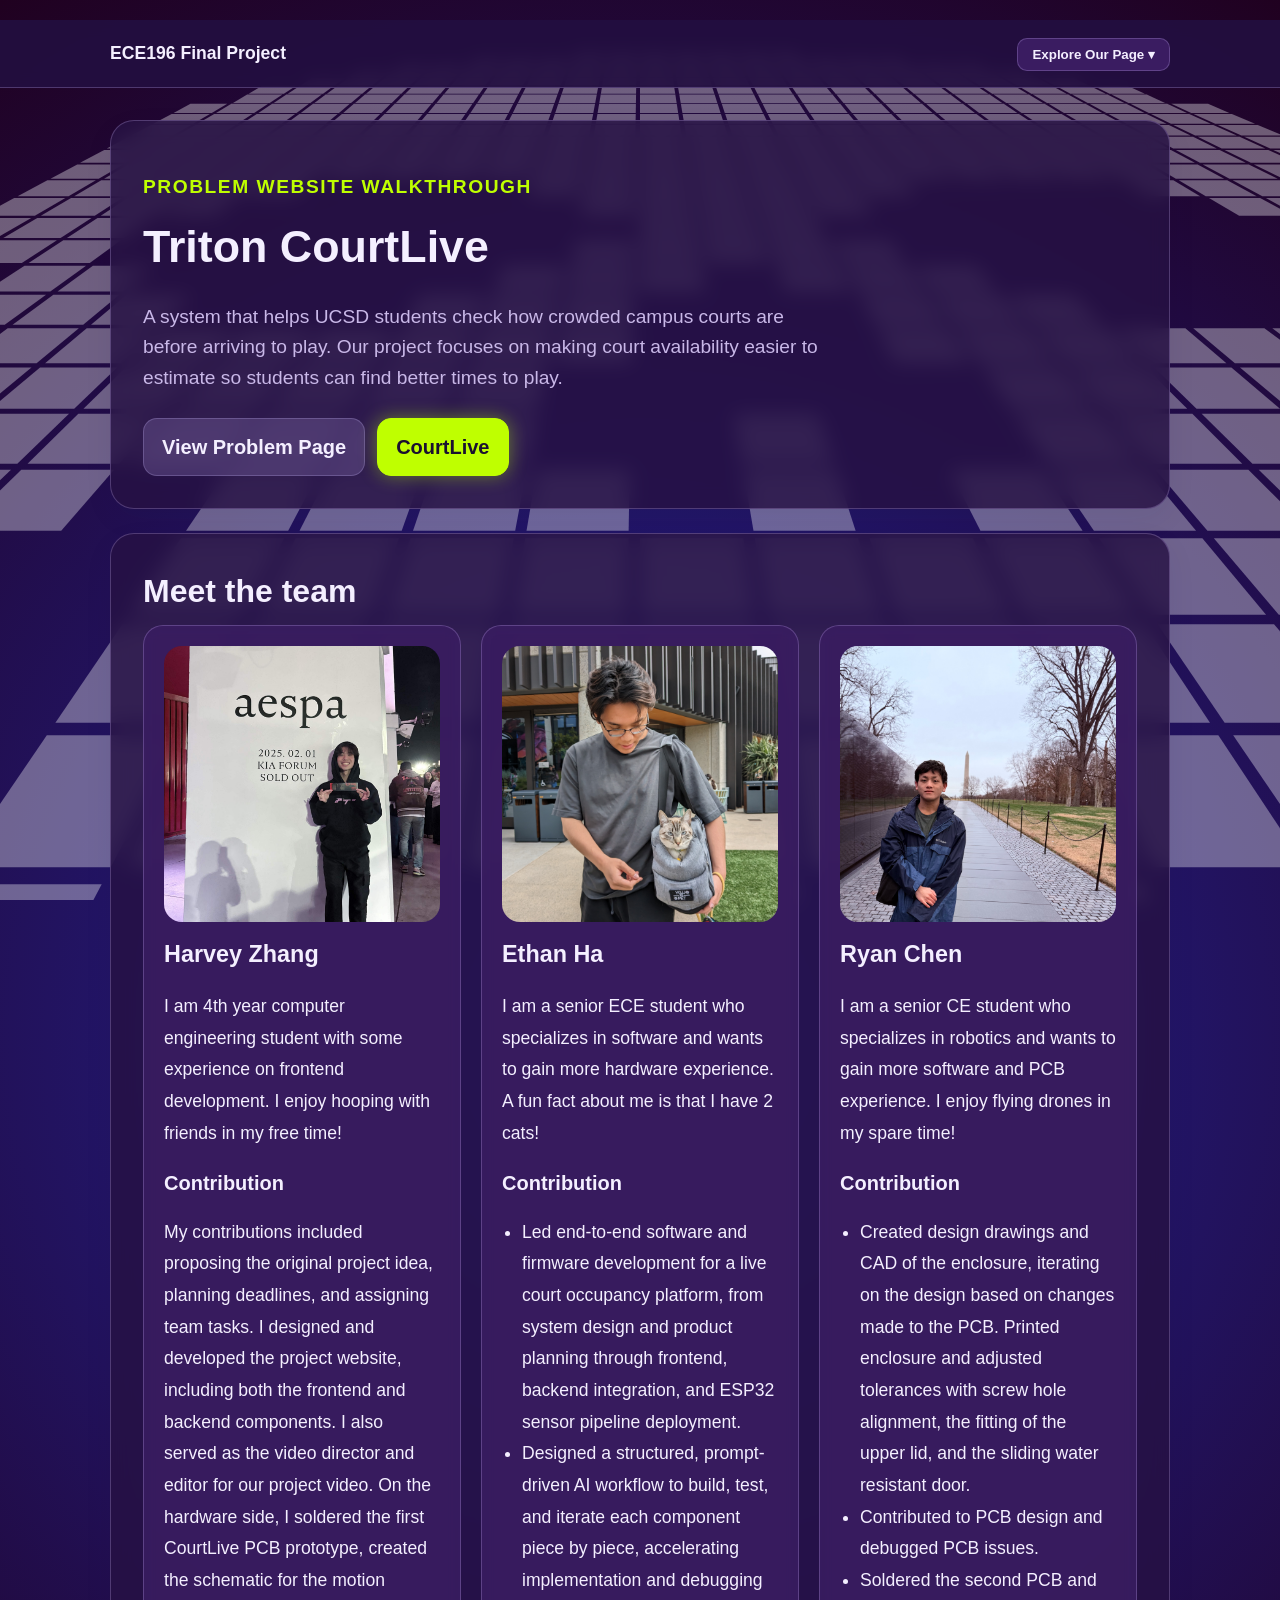
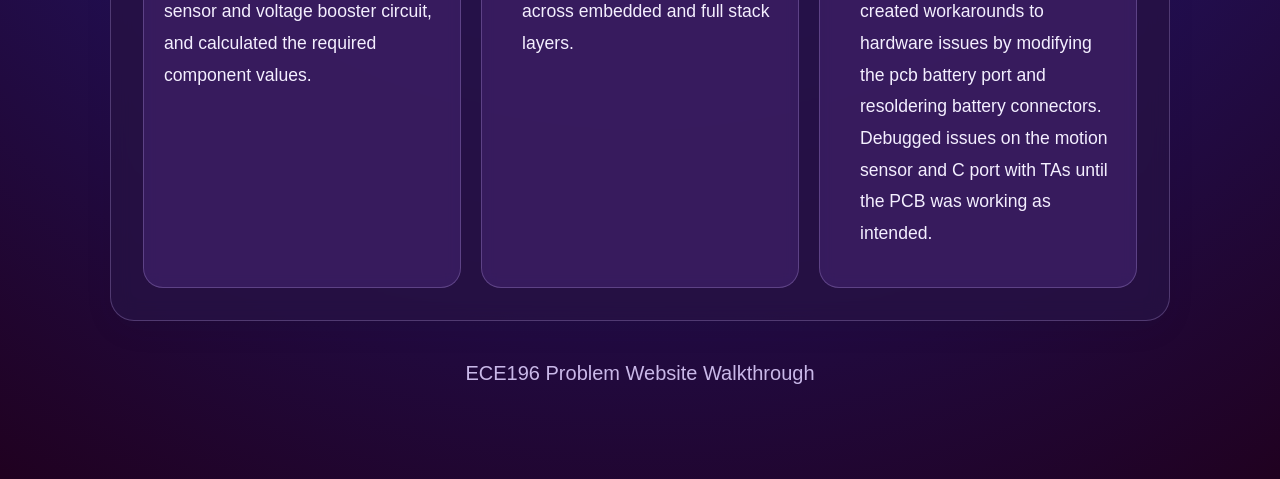
==== commit 3e0c5cef: "Add contribution details to index.html Added contributions section detailing design and PCB work." ====
--- a/index.html
+++ b/index.html
@@ -158,6 +158,23 @@
             I am a senior CE student who specializes in robotics and wants to gain more software and PCB experience.
             I enjoy flying drones in my spare time!
           </p>
+
+            <h4>Contribution</h4>
+          <p class="bio">
+          <ul>
+            <li>
+              Created design drawings and CAD of the enclosure, iterating on the design based on changes made to the PCB. 
+              Printed enclosure and adjusted tolerances with screw hole alignment, the fitting of the upper lid, and the sliding water resistant door.
+            </li>
+            <li>
+              Contributed to PCB design and debugged PCB issues. 
+            </li>
+             <li>
+              Soldered the second PCB and created workarounds to hardware issues by modifying the pcb battery port and resoldering battery connectors. 
+               Debugged issues on the motion sensor and C port with TAs until the PCB was working as intended.
+            </li>
+          </ul>
+          </p>
         </div>
       </div>
     </section>
@@ -332,4 +349,4 @@
     </script>
 </body>
 
-</html>+</html>
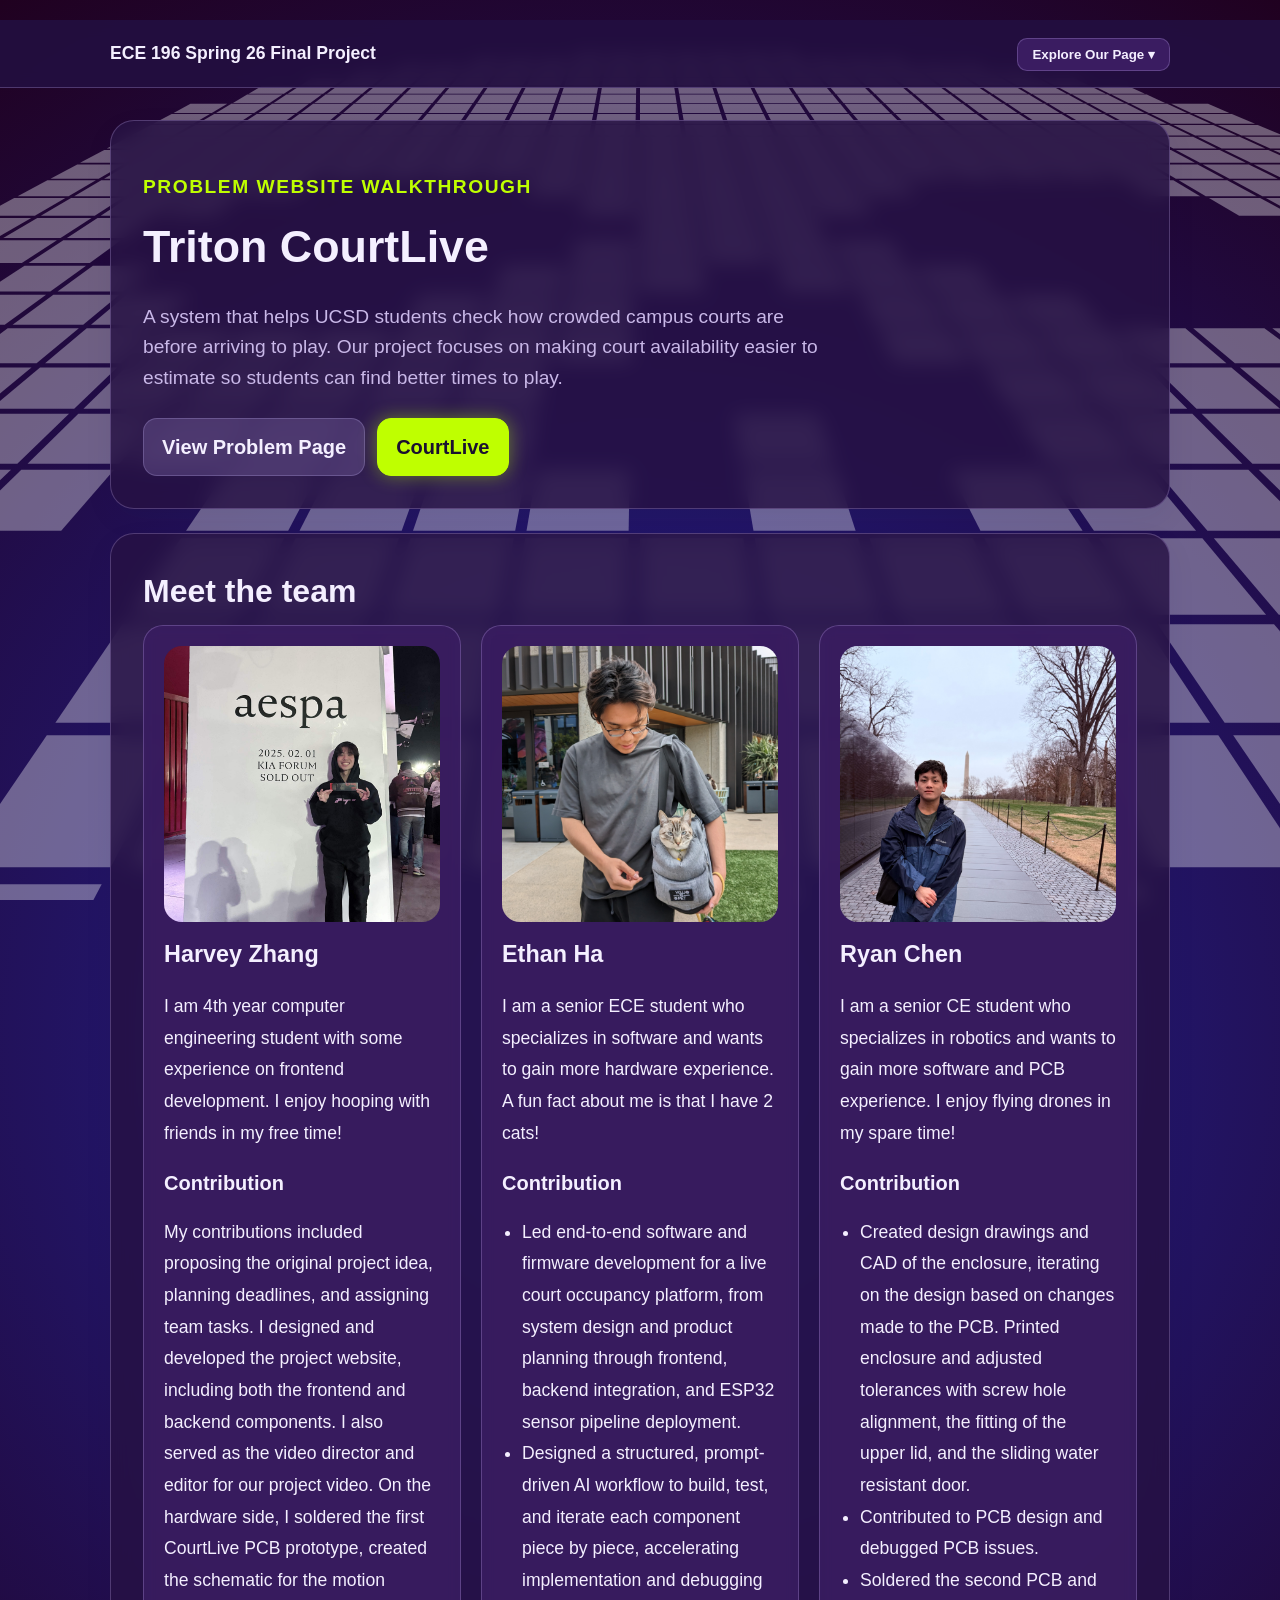
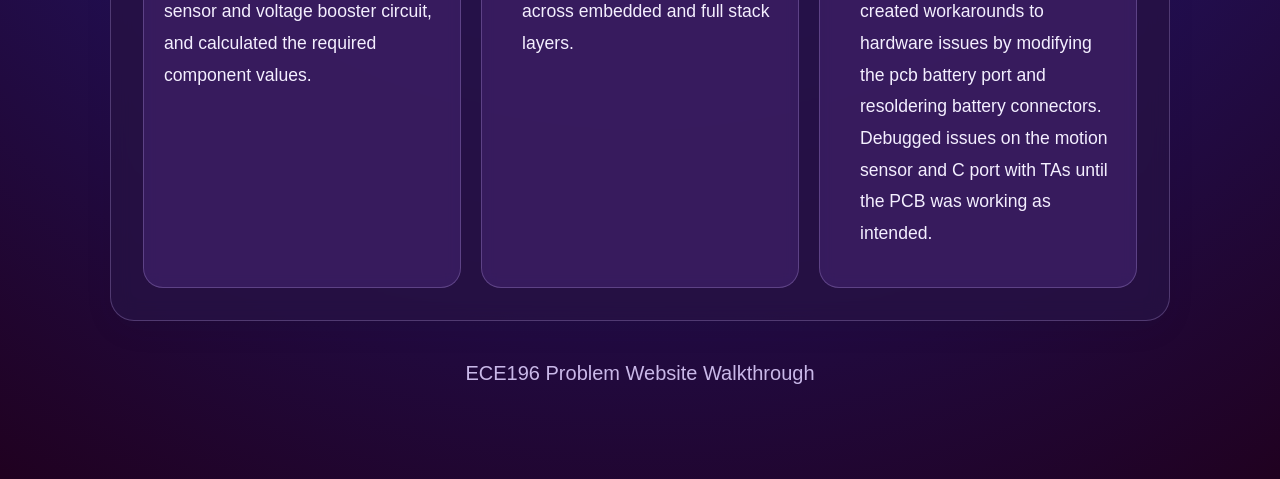
==== commit 809a9096: "add quarter and year" ====
--- a/index.html
+++ b/index.html
@@ -74,7 +74,7 @@
   </script>
   <nav class="navbar">
     <div class="nav-inner">
-      <div class="brand">ECE196 Final Project</div>
+      <div class="brand">ECE 196 Spring 26 Final Project</div>
       <div class="nav-links">
         <div class="dropdown">
           <button class="dropdown-toggle">Explore Our Page ▾</button>
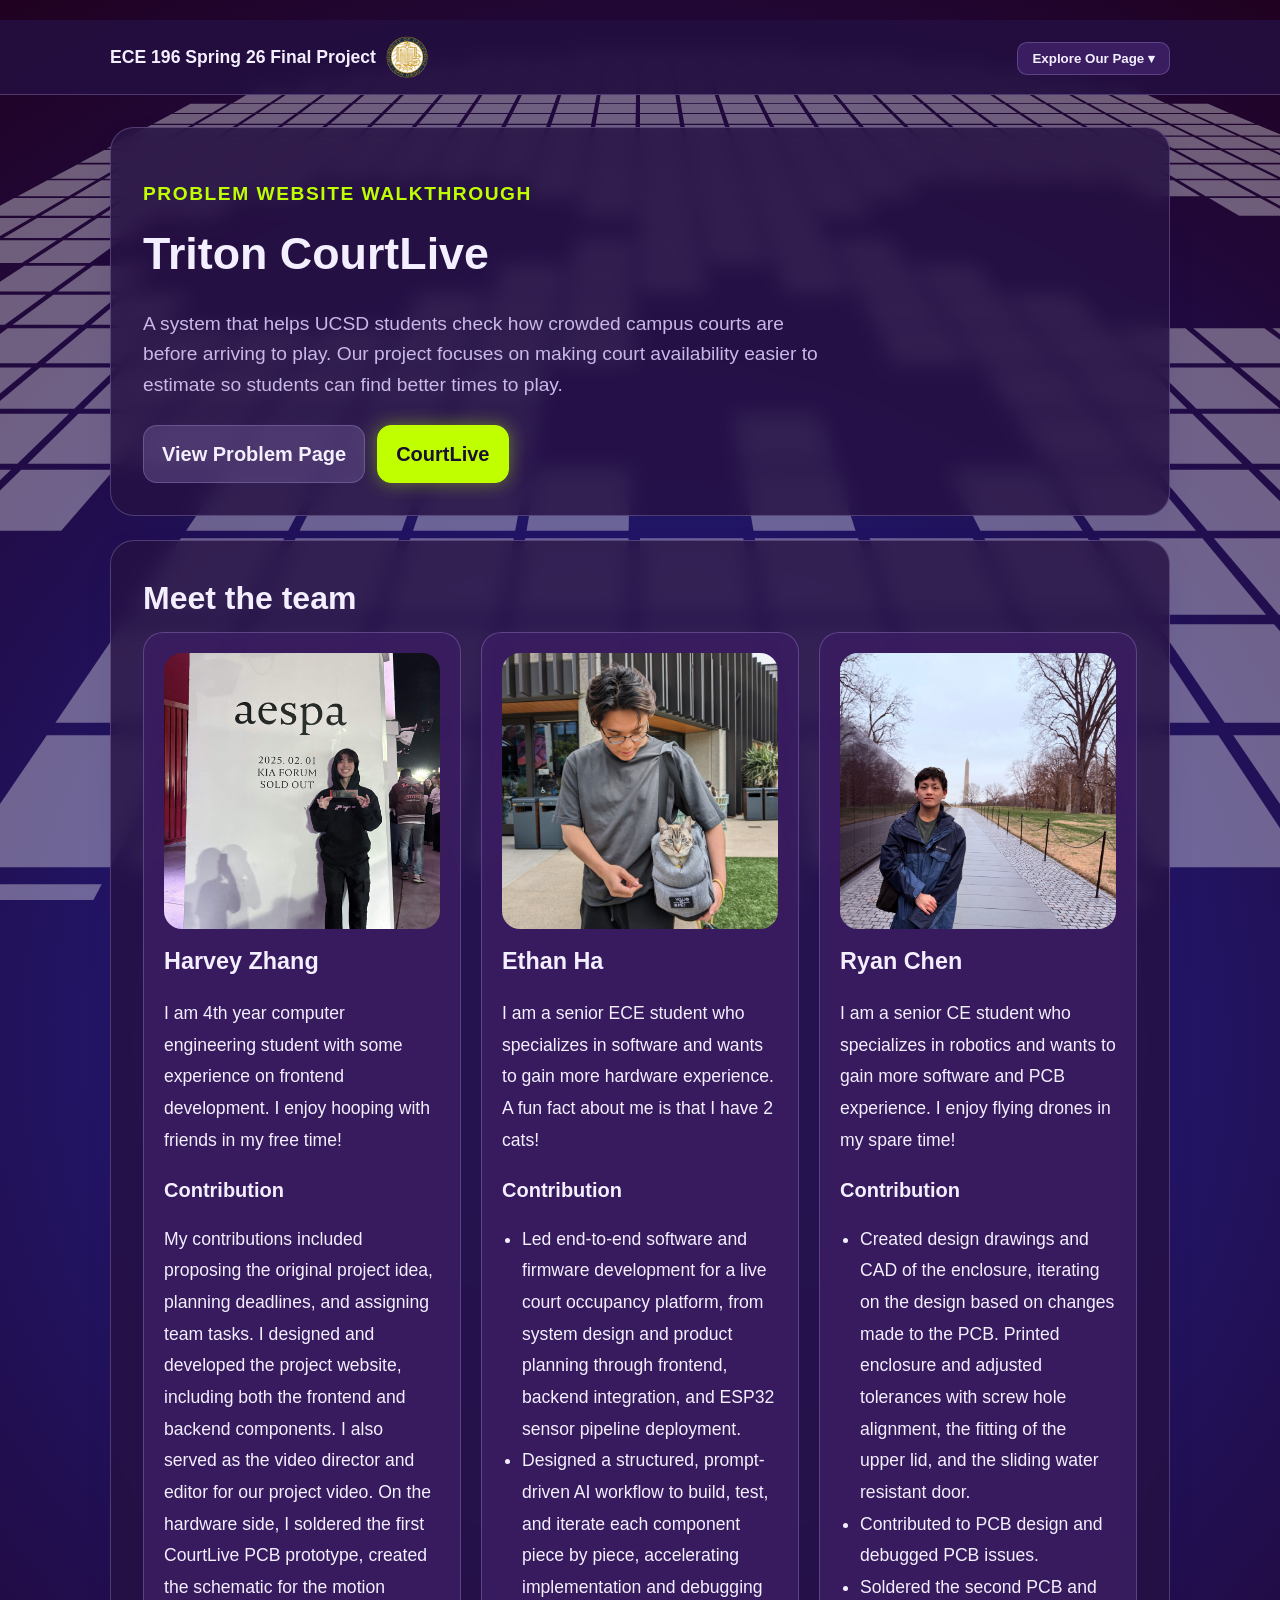
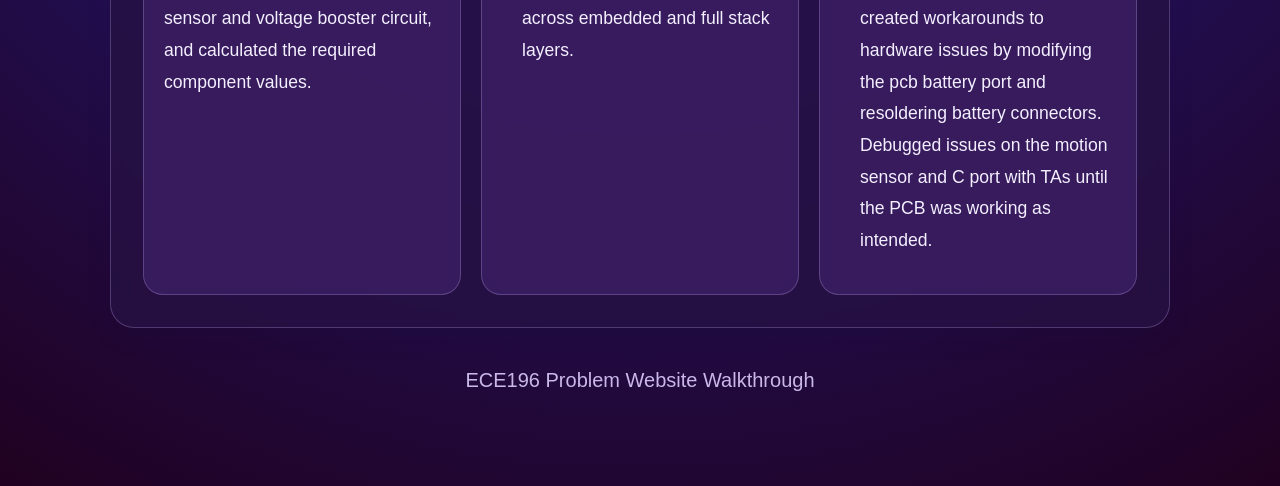
==== commit e44e9ff2: "added logo" ====
--- a/index.html
+++ b/index.html
@@ -74,7 +74,9 @@
   </script>
   <nav class="navbar">
     <div class="nav-inner">
-      <div class="brand">ECE 196 Spring 26 Final Project</div>
+      <div class="brand">ECE 196 Spring 26 Final Project
+        <img src="images/UCSD_Seal.png" alt="UCSD Seal" class="nav-logo">
+      </div>
       <div class="nav-links">
         <div class="dropdown">
           <button class="dropdown-toggle">Explore Our Page ▾</button>
--- a/styles.css
+++ b/styles.css
@@ -43,8 +43,18 @@
     }
 
     .brand {
+      display: flex;
+      align-items: center;
+      gap: 10px;
       font-weight: 700;
       font-size: 1.1rem;
+    }
+
+    .nav-logo {
+      width: 42px;
+      height: 42px;
+      object-fit: contain;
+      border-radius: 50%;
     }
 
     .nav-links a {
